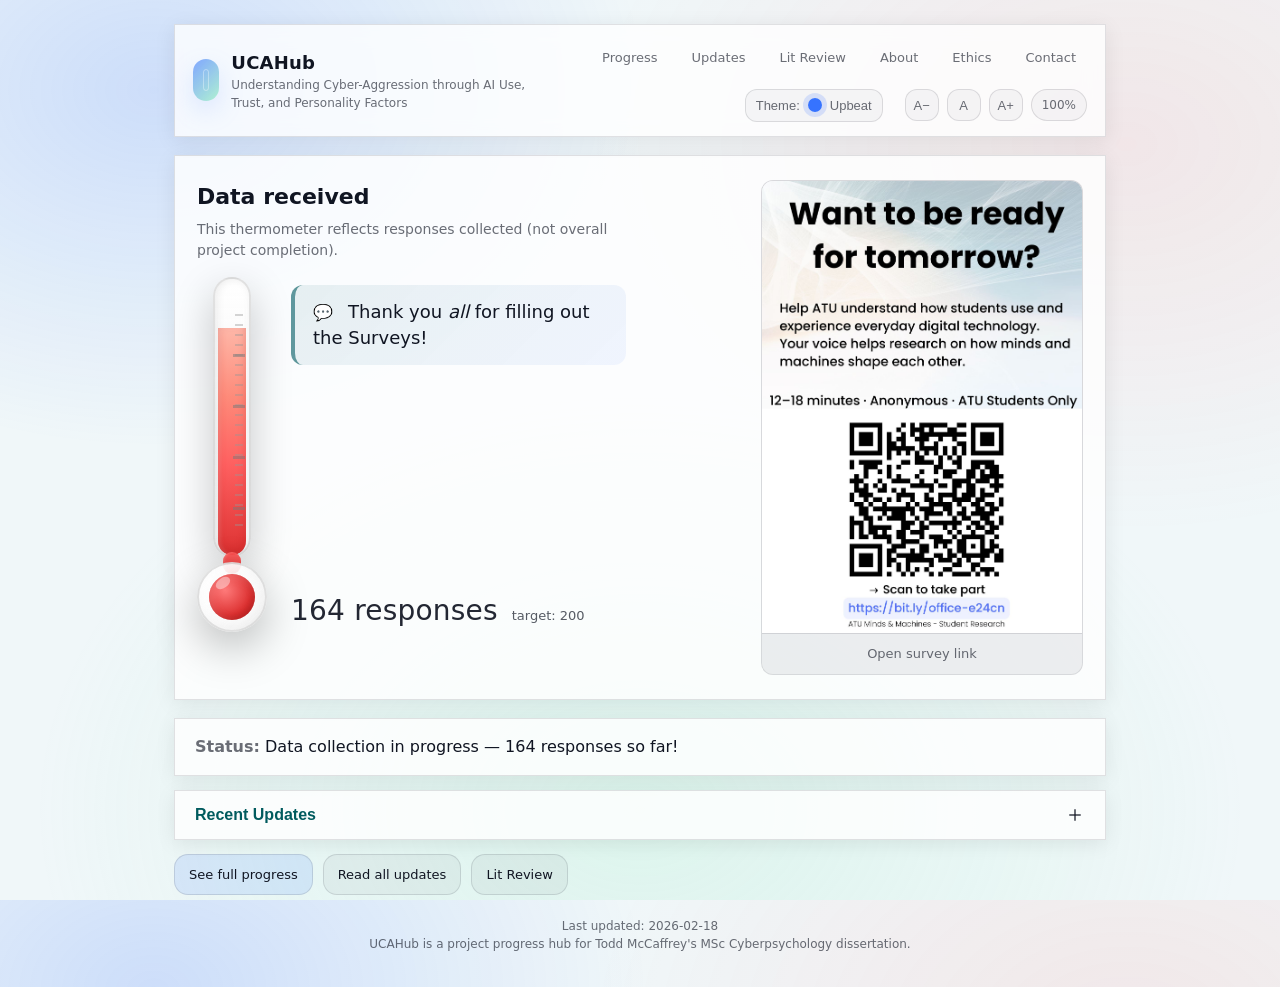
==== index.html @ e4859278 "feat: add litreview.html with Chapter 2 mind map and theory sections; add Lit Review nav link to all" ====
<!doctype html>
<html lang="en">
<head>
  <meta charset="utf-8">
  <meta name="viewport" content="width=device-width, initial-scale=1">
  <meta name="description" content="UCAHub: a study hub for Understanding Cyber-Aggression through AI Use, Trust, and Personality Factors.">
  <link rel="stylesheet" href="/assets/style.css">
  <script src="/assets/app.js" defer></script>
</head>
<body>
  <div id="preliveOverlay" aria-hidden="true"></div>

  <div class="container dim-wrap">
    <header class="header">
      <a class="brand" href="/">
        <div class="logo" aria-hidden="true"></div>
        <div>
          <h1 data-site-name>UCAHub</h1>
          <p data-tagline>Understanding Cyber-Aggression through AI Use, Trust, and Personality Factors</p>
        </div>
      </a>
      <nav class="nav" aria-label="Primary">
        <a href="/progress.html">Progress</a>
        <a href="/updates.html">Updates</a>
        <a href="/litreview.html">Lit Review</a>
        <a href="/about.html">About</a>
        <a href="/ethics.html">Ethics</a>
        <a href="/contact.html">Contact</a>
      
        <button class="theme-toggle" id="themeToggle" type="button" aria-label="Theme toggle">
	 Theme:
          <span class="theme-icon" aria-hidden="true"></span>
          <span data-theme-label>Dark</span>
        </button>
      
        <span class="font-controls" aria-label="Text size controls">
          <button class="fc-btn" id="fontDec" type="button" title="Smaller text">A−</button>
          <button class="fc-btn" id="fontReset" type="button" title="Reset text size">A</button>
          <button class="fc-btn" id="fontInc" type="button" title="Larger text">A+</button>
          <span class="fc-label" id="fontLabel">100%</span>
        </span>
      </nav>
    </header>

    <section class="top-metric" aria-label="Data received and participation link">
      <div class="top-metric-inner">
        <div class="top-metric-left">
          <h2 class="top-metric-title"><span data-metric-name>Data received</span></h2>
          <p class="top-metric-note" data-metric-note>This thermometer reflects responses collected (not overall project completion).</p>
          
          <div class="thermo-wrap top-thermo">
            <div class="thermo" data-kind="metric" aria-label="Thermometer showing data received">
              <div class="tube" aria-hidden="true">
                <div class="fill" aria-hidden="true"></div>
              </div>
              <div class="stem" aria-hidden="true"></div>
              <div class="bulb" aria-hidden="true"></div>
            </div>

            <div class="metric-box">
              <div class="daily-message" id="dailyMessage">
                <span class="daily-message-text" data-daily-message>Loading…</span>
              </div>
              
              <div class="metric-line">
                <div class="big"><span data-metric-current>0</span> <span data-metric-unit>responses</span></div>
                <div class="muted">target: <span data-metric-target>500</span></div>
              </div>
            </div>
          </div>
        </div>

        <div class="top-metric-right">
          <a class="poster-link" href="https://bit.ly/office-e24cn" target="_blank" rel="noopener" aria-label="Open survey link (bit.ly/office-e24cn)">
            <img class="poster-img" src="/assets/ready-for-tomorrow.jpg" alt="Poster: Want to be ready for tomorrow? Scan to take part.">
            <div class="poster-cta">Open survey link</div>
          </a>
        </div>
      </div>
    </section>

    <main>
      <section class="status-section">
        <div class="status-current">
          <strong>Status:</strong> <span id="statusText">Loading…</span>
        </div>
      </section>

      <section class="updates-section collapsed" id="updatesSection">
        <button class="updates-toggle" id="updatesToggle" type="button" aria-expanded="false" aria-controls="updatesContent">
          <span class="updates-toggle-text">Recent Updates</span>
          <span class="updates-toggle-icon" aria-hidden="true"></span>
        </button>
        <div class="updates-content" id="updatesContent">
          <ul class="updates-list" id="updatesList">
            <!-- Populated by JS from site.json -->
          </ul>
          <p class="updates-empty" id="updatesEmpty" style="display:none;">No updates yet.</p>
        </div>
      </section>

      <section class="actions-section">
        <a class="btn" href="/progress.html">See full progress</a>
        <a class="btn secondary" href="/updates.html">Read all updates</a>
        <a class="btn secondary" href="/litreview.html">Lit Review</a>
      </section>
    </main>

    <footer class="footer">
      <span id="lastUpdated"></span>
      <div>UCAHub is a project progress hub for Todd McCaffrey's MSc Cyberpsychology dissertation.</div>
    </footer>
  </div>
</body>
</html>
---- assets/style.css ----
:root{
  /* ATU-derived harmony palette */
  --atu-teal: #005B5E;
  --atu-navy: #001A79;
  --atu-orange: #FF791E;
  --atu-sky: #7BB9CB;
  --atu-mist: #F0F7F9;
  --atu-mint: #ACE6BD;
  --atu-purple: #4D0857;

  /* Dark theme defaults */
  --bg: #0d0f14;
  --text: #e9eef7;
  --muted: rgba(233,238,247,.62);
  --accent: rgba(122,162,255,.95);
  --card: rgba(17,19,26,.72);
  --line: rgba(255,255,255,.12);
  --shadow: 0 8px 32px rgba(0,0,0,.35);
  --strong: rgba(233,238,247,.92);
  --strong-muted: rgba(233,238,247,.72);
  --btn-bg: rgba(122,162,255,.14);
  --btn-hover: rgba(122,162,255,.22);
  --btn-secondary: rgba(255,255,255,.05);
  --btn-secondary-hover: rgba(255,255,255,.08);
  --control-bg: rgba(255,255,255,.04);
  --control-border: rgba(255,255,255,.14);
  --control-hover-bg: rgba(255,255,255,.06);
  --control-hover-border: rgba(255,255,255,.18);
}

*{box-sizing:border-box}
html,body{height:100%}
body{
  margin:0;
  font-family: ui-sans-serif, system-ui, -apple-system, Segoe UI, Roboto, Helvetica, Arial, "Apple Color Emoji","Segoe UI Emoji";
  background: radial-gradient(1200px 800px at 15% 10%, rgba(122,162,255,.18), transparent 55%),
              radial-gradient(1000px 700px at 85% 15%, rgba(151,237,195,.10), transparent 60%),
              var(--bg);
  color:var(--text);
  line-height:1.5;
}

a{color:inherit}
.container{max-width:980px; margin:0 auto; padding:24px}
.header{
  display:flex; align-items:center; justify-content:space-between;
  gap:18px; padding:14px 18px; border:1px solid var(--line);
  border-radius:var(--radius); background:var(--card); backdrop-filter: blur(10px);
  box-shadow: var(--shadow);
}
.brand{display:flex; gap:12px; align-items:center; text-decoration:none}
.logo{
  width:42px; height:42px; border-radius:14px;
  background: linear-gradient(135deg, rgba(122,162,255,.95), rgba(151,237,195,.75));
  box-shadow: 0 10px 25px rgba(122,162,255,.22);
  position:relative;
}
.logo:after{
  content:""; position:absolute; inset:10px; border-radius:10px;
  border:1px solid rgba(255,255,255,.35);
}
.brand h1{margin:0; font-size:18px; letter-spacing:.2px}
.brand p{margin:0; color:var(--muted); font-size:12px}
.nav{display:flex; gap:12px; flex-wrap:wrap; justify-content:flex-end}
.nav a{
  text-decoration:none; font-size:13px; color:var(--muted);
  padding:8px 10px; border-radius:12px; border:1px solid transparent;
}
.nav a:hover{color:var(--text); border-color:var(--control-hover-border); background:var(--control-bg)}

.hero{
  margin-top:18px;
  padding:28px 22px;
  border-radius:var(--radius);
  border:1px solid var(--line);
  background:var(--card);
  box-shadow: var(--shadow);
}
.kicker{display:inline-flex; gap:10px; align-items:center; color:var(--muted); font-size:13px}
.pill{
  display:inline-flex; align-items:center; gap:8px;
  padding:6px 10px; border-radius:999px; border:1px solid var(--control-border);
  background:var(--control-bg);
}
.dot{width:8px; height:8px; border-radius:50%; background:rgba(151,237,195,.95); box-shadow:0 0 0 6px rgba(151,237,195,.12)}

.hero h2{margin:12px 0 8px; font-size:34px; line-height:1.15}
.hero p{margin:0; color:var(--muted); max-width:72ch}

.grid{
  display:grid;
  grid-template-columns: repeat(12, 1fr);
  gap:14px;
  margin-top:14px;
}
.card{
  grid-column: span 6;
  padding:16px 16px;
  border-radius:var(--radius);
  border:1px solid var(--line);
  background:var(--card);
  box-shadow: var(--shadow);
  min-height:120px;
}
.card h3{margin:0 0 6px; font-size:16px}
.card p{margin:0; color:var(--muted); font-size:13px}
.card .meta{margin-top:10px; font-size:12px; color:rgba(233,238,247,.75)}
@media (max-width:860px){
  .card{grid-column: span 12}
  .hero h2{font-size:28px}
}

.btnrow{display:flex; gap:10px; flex-wrap:wrap; margin-top:14px}
.btn{
  display:inline-flex; align-items:center; justify-content:center; gap:10px;
  text-decoration:none;
  padding:10px 14px;
  border-radius:14px;
  border:1px solid var(--control-border);
  background:var(--btn-bg);
  color:var(--text);
  font-size:13px;
}
.btn:hover{background:var(--btn-hover)}
.btn.secondary{background:var(--btn-secondary)}
.btn.secondary:hover{background:var(--btn-secondary-hover)}
.btn.ghost{background:transparent}
.btn.ghost:hover{background:var(--control-bg)}
.btn[aria-disabled="true"]{
  opacity:.38;
  filter: grayscale(1);
  cursor:not-allowed;
  pointer-events:none;
}

.footer{
  margin:22px 0 10px;
  color:var(--muted);
  font-size:12px;
  text-align:center;
}

.notice{
  margin-top:12px;
  padding:10px 12px;
  border-radius:14px;
  border:1px solid var(--control-border);
  background:var(--control-bg);
  color:var(--muted);
  font-size:13px;
}
.notice strong{color:var(--text)}

.content{
  margin-top:14px;
  padding:18px 18px;
  border-radius:var(--radius);
  border:1px solid var(--line);
  background:var(--card);
  box-shadow: var(--shadow);
}
.content h2{margin:6px 0 10px; font-size:22px}
.content h3{margin:18px 0 8px; font-size:16px}
.content p, .content li{color:var(--muted)}
.content a{color:var(--accent)}
.content code{background:var(--control-bg); padding:2px 6px; border-radius:8px; border:1px solid var(--control-border)}

.progress{
  list-style:none; padding:0; margin:12px 0 0;
  display:grid; grid-template-columns: repeat(12, 1fr); gap:10px;
}
.progress li{
  grid-column: span 6;
  border:1px solid var(--control-border);
  background:var(--control-bg);
  border-radius:16px;
  padding:12px 12px;
}
.progress .stage{display:flex; align-items:center; justify-content:space-between; gap:10px}
.badge{
  font-size:11px; padding:5px 8px; border-radius:999px;
  border:1px solid var(--control-border);
  background:var(--control-bg);
  color:var(--muted);
  white-space:nowrap;
}
.badge.done{background:rgba(151,237,195,.10); border-color:rgba(151,237,195,.26)}
.badge.now{background:rgba(255,80,80,.10); border-color:rgba(255,80,80,.35)}
.badge.next{background:rgba(255,226,123,.10); border-color:rgba(255,226,123,.26)}
@media (max-width:860px){
  .progress li{grid-column: span 12}
}

/* "Dark until live" overlay */
.prelive #preliveOverlay{
  display:block;
}
#preliveOverlay{
  display:none;
  position:fixed;
  inset:0;
  background:rgba(0,0,0,.35);
  z-index:999;
  pointer-events:none;
}
.prelive .dim-wrap{
  filter: grayscale(.55) brightness(.88);
}
.prelive .pill .dot{background:rgba(255,226,123,.95); box-shadow:0 0 0 6px rgba(255,226,123,.12)}


/* Thermometer (metric) */
.thermo{
  --fill: 0%;
  width:86px;
  position:relative;
  padding-bottom:92px;
}
.thermo .tube{
  width:46px;
  height:360px;
  margin:0 auto;
  border-radius:999px;
  border:2px solid rgba(180,180,180,.4);
  background: linear-gradient(to bottom, 
    rgba(255,255,255,.95) 0%, 
    rgba(245,245,245,.9) 50%,
    rgba(240,240,240,.85) 100%);
  overflow:hidden;
  box-shadow: 
    inset 2px 0 8px rgba(0,0,0,.08),
    inset -2px 0 8px rgba(255,255,255,.5),
    0 14px 40px rgba(0,0,0,.22);
  position:relative;
}

/* Tick marks on the tube */
.thermo .tube::before{
  content:"";
  position:absolute;
  top:10%;
  bottom:10%;
  right:6px;
  width:8px;
  background-image: repeating-linear-gradient(
    to bottom,
    transparent 0px,
    transparent 8px,
    rgba(150,150,150,.4) 8px,
    rgba(150,150,150,.4) 10px
  );
  z-index:1;
}

/* Major tick marks */
.thermo .tube::after{
  content:"";
  position:absolute;
  top:10%;
  bottom:10%;
  right:4px;
  width:12px;
  background-image: repeating-linear-gradient(
    to bottom,
    transparent 0px,
    transparent 48px,
    rgba(120,120,120,.5) 48px,
    rgba(120,120,120,.5) 51px
  );
  z-index:1;
}

.thermo .fill{
  position:absolute;
  left:3px;
  right:3px;
  bottom:0;
  height: var(--fill);
  background: linear-gradient(to top,
    rgba(220,40,40,.95) 0%,
    rgba(255,80,80,.9) 40%,
    rgba(255,120,100,.85) 70%,
    rgba(255,160,140,.75) 100%);
  border-radius:0 0 999px 999px;
  box-shadow: 
    inset 0 -4px 8px rgba(180,20,20,.3),
    inset 2px 0 4px rgba(255,255,255,.2);
  transition: height 0.5s ease-out;
}

.thermo .bulb{
  position:absolute;
  left:50%;
  transform:translateX(-50%);
  bottom:0;
  width:86px;
  height:86px;
  border-radius:50%;
  border:2px solid rgba(180,180,180,.4);
  background: linear-gradient(135deg,
    rgba(255,255,255,.9) 0%,
    rgba(245,245,245,.85) 100%);
  box-shadow: 
    inset 3px 3px 10px rgba(255,255,255,.6),
    inset -2px -2px 8px rgba(0,0,0,.05),
    0 16px 44px rgba(0,0,0,.25);
}
.thermo .bulb:before{
  content:"";
  position:absolute;
  inset:12px;
  border-radius:50%;
  background: radial-gradient(circle at 35% 35%,
    rgba(255,100,100,.85) 0%,
    rgba(220,40,40,.95) 60%,
    rgba(180,20,20,.98) 100%);
  box-shadow: 
    inset 3px 3px 8px rgba(255,150,150,.4),
    inset -2px -2px 6px rgba(120,0,0,.3);
}

/* Glass highlight on bulb */
.thermo .bulb:after{
  content:"";
  position:absolute;
  top:16px;
  left:20px;
  width:20px;
  height:12px;
  border-radius:50%;
  background: rgba(255,255,255,.4);
  transform: rotate(-35deg);
}

.thermo .stem{
  position:absolute;
  left:50%;
  transform:translateX(-50%);
  bottom:70px;
  width:22px;
  height:28px;
  border-radius:999px;
  background: linear-gradient(to top,
    rgba(220,40,40,.95) 0%,
    rgba(255,80,80,.9) 100%);
  box-shadow: inset 1px 0 3px rgba(255,255,255,.2);
}
.metric-line{
  display:flex;
  flex-wrap:wrap;
  gap:10px 14px;
  align-items:baseline;
  margin-top:10px;
}
.metric-line .big{
  font-size:28px;
  letter-spacing:.2px;
  color: var(--strong);
}
.metric-line .muted{
  color: var(--strong-muted);
  font-size:13px;
}
@media (max-width:520px){
  .thermo{width:70px; padding-bottom:75px}
  .thermo .bulb{width:70px; height:70px}
  .thermo .tube{height:260px; width:36px}
  .thermo .stem{bottom:58px; width:16px; height:20px}
}


/* Theme toggle button */
.theme-toggle{
  display:inline-flex;
  align-items:center;
  gap:8px;
  padding:8px 10px;
  border-radius:12px;
  border:1px solid var(--control-border);
  background:var(--control-bg);
  color:var(--muted);
  font-size:13px;
  cursor:pointer;
}
.theme-toggle:hover{
  color:var(--text);
  border-color:var(--control-hover-border);
  background:var(--control-hover-bg);
}
.theme-toggle:focus{
  outline:2px solid rgba(122,162,255,.55);
  outline-offset:2px;
}
.theme-icon{
  width:14px;height:14px;border-radius:50%;
  background: rgba(30,30,40,.85);
  box-shadow: 0 0 0 2px rgba(255,255,255,.25), 0 0 0 5px rgba(30,30,40,.15);
}

/* Bright theme: blue sun-like icon */
body.theme-bright .theme-icon{
  background: rgba(43,108,255,.95);
  box-shadow: 0 0 0 5px rgba(43,108,255,.16);
}

/* Paper theme: neutral gray icon */
body.theme-paper .theme-icon{
  background: rgba(0,0,0,.55);
  box-shadow: 0 0 0 5px rgba(0,0,0,.10);
}


/* ==================== THEME: BRIGHT (Upbeat) ==================== */
body.theme-bright{
  --bg: var(--atu-mist);
  --text: #101522;
  --muted: rgba(16,21,34,.62);
  --accent: var(--atu-teal);
  --card: rgba(255,255,255,.82);
  --line: rgba(16,21,34,.12);
  --shadow: 0 4px 20px rgba(0,0,0,.08);
  --strong: rgba(16,21,34,.92);
  --strong-muted: rgba(16,21,34,.70);
  --btn-bg: rgba(43,108,255,.12);
  --btn-hover: rgba(43,108,255,.18);
  --btn-secondary: rgba(16,21,34,.04);
  --btn-secondary-hover: rgba(16,21,34,.06);
  --control-bg: rgba(16,21,34,.03);
  --control-border: rgba(16,21,34,.12);
  --control-hover-bg: rgba(16,21,34,.05);
  --control-hover-border: rgba(16,21,34,.18);
}

body.theme-bright{
  background:
    radial-gradient(900px 650px at 12% 10%, rgba(43,108,255,.18), transparent 55%),
    radial-gradient(900px 650px at 88% 16%, rgba(255,80,80,.10), transparent 60%),
    radial-gradient(1100px 800px at 50% 90%, rgba(151,237,195,.22), transparent 55%),
    var(--bg);
}
body.theme-bright .header{
  background:rgba(255,255,255,.78);
  backdrop-filter: blur(10px);
}
body.theme-bright .hero{
  background:rgba(255,255,255,.74);
}
body.theme-bright .card,
body.theme-bright .content{
  background:rgba(255,255,255,.78);
}
body.theme-bright.prelive .dim-wrap{
  filter: grayscale(.35) brightness(.96);
}
body.theme-bright .badge.now{
  background: rgba(255, 121, 30, .14);
  border-color: rgba(255, 121, 30, .28);
  color: rgba(16,21,34,.86);
}
body.theme-bright .badge.done{
  background: rgba(0, 91, 94, .12);
  border-color: rgba(0, 91, 94, .24);
  color: rgba(16,21,34,.86);
}
body.theme-bright .badge{
  color: rgba(16,21,34,.78);
  background: rgba(16,21,34,.04);
  border-color: rgba(16,21,34,.12);
}
body.theme-bright .badge.next{
  background: rgba(176,110,0,.10);
  border-color: rgba(176,110,0,.22);
}


/* ==================== THEME: PAPER (Academic) ==================== */
body.theme-paper{
  --bg:#ffffff;
  --text:#111111;
  --muted:#444444;
  --accent:#0b57d0;
  --card:#ffffff;
  --line:rgba(0,0,0,.12);
  --shadow:none;
  --strong: rgba(16,21,34,.92);
  --strong-muted: rgba(16,21,34,.70);
  --btn-bg: rgba(11,87,208,.10);
  --btn-hover: rgba(11,87,208,.14);
  --btn-secondary: rgba(0,0,0,.03);
  --btn-secondary-hover: rgba(0,0,0,.05);
  --control-bg: rgba(0,0,0,.03);
  --control-border: rgba(0,0,0,.14);
  --control-hover-bg: rgba(0,0,0,.05);
  --control-hover-border: rgba(0,0,0,.18);
}
body.theme-paper{
  background: var(--bg);
}
body.theme-paper .header,
body.theme-paper .hero,
body.theme-paper .card,
body.theme-paper .content{
  background: var(--card);
  box-shadow:none;
}
body.theme-paper .logo{
  background: linear-gradient(135deg, rgba(11,87,208,.92), rgba(0,0,0,.10));
  box-shadow:none;
}
body.theme-paper #preliveOverlay{
  background: rgba(255,255,255,.70);
}
body.theme-paper.prelive .dim-wrap{
  filter: grayscale(.35) brightness(.92);
}
body.theme-paper .badge.now{
  background: rgba(255, 121, 30, .14);
  border-color: rgba(255, 121, 30, .28);
  color: rgba(16,21,34,.86);
}
body.theme-paper .badge.done{
  background: rgba(0, 91, 94, .12);
  border-color: rgba(0, 91, 94, .24);
  color: rgba(16,21,34,.86);
}
body.theme-paper .badge{
  color: rgba(16,21,34,.78);
  background: rgba(16,21,34,.04);
  border-color: rgba(16,21,34,.12);
}
body.theme-paper .badge.next{
  background: rgba(176,110,0,.10);
  border-color: rgba(176,110,0,.22);
}


/* Font scaling (user-adjustable) */
:root{ --font-scale: 1; }
html{ font-size: calc(16px * var(--font-scale)); }


/* Font controls */
.font-controls{
  display:inline-flex;
  align-items:center;
  gap:8px;
  margin-left:10px;
}
.fc-btn{
  display:inline-flex;
  align-items:center;
  justify-content:center;
  width:34px;
  height:32px;
  border-radius:12px;
  border:1px solid var(--control-border);
  background:var(--control-bg);
  color:var(--muted);
  font-size:0.8125rem;
  cursor:pointer;
}
.fc-btn:hover{
  color:var(--text);
  border-color:var(--control-hover-border);
  background:var(--control-hover-bg);
}
.fc-label{
  font-size:0.75rem;
  color: var(--muted);
  border:1px solid var(--control-border);
  background:var(--control-bg);
  padding:6px 10px;
  border-radius:999px;
}


/* Typography overrides (rem-based so font scale works) */
.brand h1{ font-size: 1.125rem; }
.brand p{ font-size: 0.75rem; }
.nav a{ font-size: 0.8125rem; }
.hero h2{ font-size: 2.0rem; }
.card h3{ font-size: 1rem; }
.card p{ font-size: 0.8125rem; }
.notice{ font-size: 0.875rem; }
.content h2{ font-size: 1.375rem; }
.content h3{ font-size: 1rem; }
.metric-line .big{ font-size: 1.75rem; }


/* ==================== THERMO-WRAP (general side-by-side thermometer layout) ==================== */
.thermo-wrap{
  display:flex;
  gap:24px;
  align-items:flex-start;
  margin-top:14px;
}

.thermo-wrap .metric-box{
  flex:1;
  min-width:200px;
  padding-top:8px;
  display:flex;
  flex-direction:column;
  justify-content:space-between;
  min-height:100%;
}

.thermo-wrap .metric-box h3{
  margin:0 0 6px;
  font-size:1.125rem;
}

.thermo-wrap .metric-box p{
  margin:0 0 10px;
  color:var(--muted);
  font-size:0.875rem;
}

.thermo-wrap .metric-box .metric-line{
  margin-top:auto;
  padding-top:16px;
}

@media (max-width:600px){
  .thermo-wrap{
    flex-direction:column;
    align-items:center;
  }
  .thermo-wrap .metric-box{
    text-align:center;
  }
  .thermo-wrap .metric-line{
    justify-content:center;
  }
}


/* ==================== THERMO-POSTER-WRAP (thermometer + poster side-by-side for progress page) ==================== */
.thermo-poster-wrap{
  display:grid !important;
  grid-template-columns: 1fr 320px;
  gap:28px;
  align-items:start;
  margin:20px 0;
}

.thermo-poster-wrap > .thermo-wrap{
  margin-top:0;
  flex:1;
}

.thermo-poster-wrap > .poster-wrap{
  display:flex;
  justify-content:flex-end;
  align-items:flex-start;
}

.thermo-poster-wrap .poster-link{
  display:block;
  text-decoration:none;
  border-radius:12px;
  overflow:hidden;
  border:1px solid var(--line);
  background:var(--control-bg);
  transition: transform .15s ease, box-shadow .15s ease;
}
.thermo-poster-wrap .poster-link:hover{
  transform:translateY(-2px);
  box-shadow: 0 8px 24px rgba(0,0,0,.18);
}

.thermo-poster-wrap .poster-img{
  display:block;
  max-width:280px;
  width:100%;
  height:auto;
  object-fit:contain;
}

.thermo-poster-wrap .poster-cta{
  padding:10px 14px;
  text-align:center;
  font-size:0.8125rem;
  color:var(--muted);
  border-top:1px solid var(--line);
  background:var(--control-bg);
}
.thermo-poster-wrap .poster-link:hover .poster-cta{
  color:var(--text);
}

@media (max-width:860px){
  .thermo-poster-wrap{
    grid-template-columns: 1fr !important;
    gap:20px;
  }
  .thermo-poster-wrap > .poster-wrap{
    justify-content:center;
  }
  .thermo-poster-wrap .poster-img{
    max-width:240px;
  }
}

@media (max-width:520px){
  .thermo-poster-wrap .poster-img{
    max-width:100%;
  }
}


/* ==================== TOP METRIC SECTION (thermometer + poster side-by-side) ==================== */
.top-metric{
  margin-top:18px;
  padding:24px 22px;
  border-radius:var(--radius);
  border:1px solid var(--line);
  background:var(--card);
  box-shadow: var(--shadow);
}

.top-metric-inner{
  display:grid;
  grid-template-columns: 1fr 1fr;
  gap:28px;
  align-items:start;
}

.top-metric-left{
  display:flex;
  flex-direction:column;
}

.top-metric-title{
  margin:0 0 6px;
  font-size:1.375rem;
}

.top-metric-note{
  margin:0 0 8px;
  color:var(--muted);
  font-size:0.875rem;
}

.top-metric-actions{
  display:flex;
  gap:10px;
  flex-wrap:wrap;
  margin-top:16px;
}

.top-metric-right{
  display:flex;
  justify-content:flex-end;
  align-items:flex-start;
}

.poster-link{
  display:block;
  text-decoration:none;
  border-radius:12px;
  overflow:hidden;
  border:1px solid var(--line);
  background:var(--control-bg);
  transition: transform .15s ease, box-shadow .15s ease;
}
.poster-link:hover{
  transform:translateY(-2px);
  box-shadow: 0 8px 24px rgba(0,0,0,.18);
}

.poster-img{
  display:block;
  max-width:320px;
  width:100%;
  height:auto;
  object-fit:contain;
}

.poster-cta{
  padding:10px 14px;
  text-align:center;
  font-size:0.8125rem;
  color:var(--muted);
  border-top:1px solid var(--line);
  background:var(--control-bg);
}
.poster-link:hover .poster-cta{
  color:var(--text);
}

/* Responsive: stack on smaller screens */
@media (max-width:760px){
  .top-metric-inner{
    grid-template-columns: 1fr;
    gap:20px;
  }
  .top-metric-right{
    justify-content:center;
  }
  .poster-img{
    max-width:280px;
  }
}

@media (max-width:520px){
  .top-metric-inner{
    grid-template-columns: 1fr;
  }
  .poster-img{
    max-width:100%;
  }
}

/* Thermometer inside top-metric: smaller version */
.top-thermo{
  margin-top:8px;
  align-items:stretch;
}
.top-thermo .thermo{
  width:70px;
  padding-bottom:75px;
}
.top-thermo .thermo .tube{
  width:38px;
  height:280px;
}
.top-thermo .thermo .bulb{
  width:70px;
  height:70px;
}
.top-thermo .thermo .bulb:before{
  inset:10px;
}
.top-thermo .thermo .bulb:after{
  top:14px;
  left:16px;
  width:16px;
  height:10px;
}
.top-thermo .thermo .stem{
  bottom:58px;
  width:18px;
  height:22px;
}


/* ==================== DAILY MESSAGE ==================== */
.daily-message{
  margin-bottom:auto;
  padding:14px 18px;
  border-radius:12px;
  background: linear-gradient(135deg, rgba(151,237,195,.15), rgba(122,162,255,.10));
  border-left:4px solid rgba(151,237,195,.8);
  position:relative;
}

.daily-message::before{
  content:"💬";
  margin-right:10px;
}

.daily-message-text{
  font-size:1.125rem;
  font-weight:500;
  color:var(--text);
  line-height:1.4;
  white-space:pre-line;
}

body.theme-bright .daily-message,
body.theme-paper .daily-message{
  background: linear-gradient(135deg, rgba(0,91,94,.08), rgba(43,108,255,.06));
  border-left-color: rgba(0,91,94,.6);
}


/* ==================== STATUS SECTION ==================== */
.status-section{
  margin-top:18px;
  padding:16px 20px;
  border-radius:var(--radius);
  border:1px solid var(--line);
  background:var(--card);
  box-shadow: var(--shadow);
}

.status-current{
  font-size:1rem;
  color:var(--text);
}

.status-current strong{
  color:var(--muted);
}


/* ==================== UPDATES SECTION (Collapsible) ==================== */
.updates-section{
  margin-top:14px;
  border-radius:var(--radius);
  border:1px solid var(--line);
  background:var(--card);
  box-shadow: var(--shadow);
  overflow:hidden;
}

.updates-toggle{
  display:flex;
  align-items:center;
  justify-content:space-between;
  width:100%;
  padding:14px 20px;
  background:transparent;
  border:none;
  cursor:pointer;
  text-align:left;
}

.updates-toggle-text{
  font-size:1rem;
  font-weight:600;
  color:var(--accent);
  transition: color 0.15s ease;
}

.updates-toggle:hover .updates-toggle-text{
  color:var(--text);
}

.updates-toggle-icon{
  width:20px;
  height:20px;
  position:relative;
  transition: transform 0.2s ease;
}

.updates-toggle-icon::before,
.updates-toggle-icon::after{
  content:"";
  position:absolute;
  background:var(--muted);
  border-radius:2px;
  transition: background 0.15s ease;
}

.updates-toggle-icon::before{
  top:50%;
  left:4px;
  right:4px;
  height:2px;
  transform:translateY(-50%);
}

.updates-toggle-icon::after{
  left:50%;
  top:4px;
  bottom:4px;
  width:2px;
  transform:translateX(-50%);
}

.updates-toggle:hover .updates-toggle-icon::before,
.updates-toggle:hover .updates-toggle-icon::after{
  background:var(--text);
}

/* Expanded state */
.updates-section:not(.collapsed) .updates-toggle-icon{
  transform:rotate(45deg);
}

.updates-section:not(.collapsed) .updates-toggle-text{
  color:var(--text);
}

.updates-content{
  max-height:500px;
  padding:0 20px 18px;
  transition: max-height 0.3s ease, padding 0.3s ease, opacity 0.2s ease;
  opacity:1;
}

.updates-section.collapsed .updates-content{
  max-height:0;
  padding:0 20px;
  opacity:0;
  overflow:hidden;
}

.updates-list{
  list-style:none;
  padding:0;
  margin:0;
}

.updates-list li{
  padding:10px 0;
  border-bottom:1px solid var(--line);
  font-size:0.875rem;
  color:var(--muted);
}

.updates-list li:last-child{
  border-bottom:none;
  padding-bottom:0;
}

.updates-list .update-date{
  font-weight:600;
  color:var(--text);
  margin-right:8px;
}

.updates-empty{
  color:var(--muted);
  font-size:0.875rem;
  margin:0;
}


/* ==================== ACTIONS SECTION ==================== */
.actions-section{
  margin-top:14px;
  display:flex;
  gap:10px;
  flex-wrap:wrap;
}
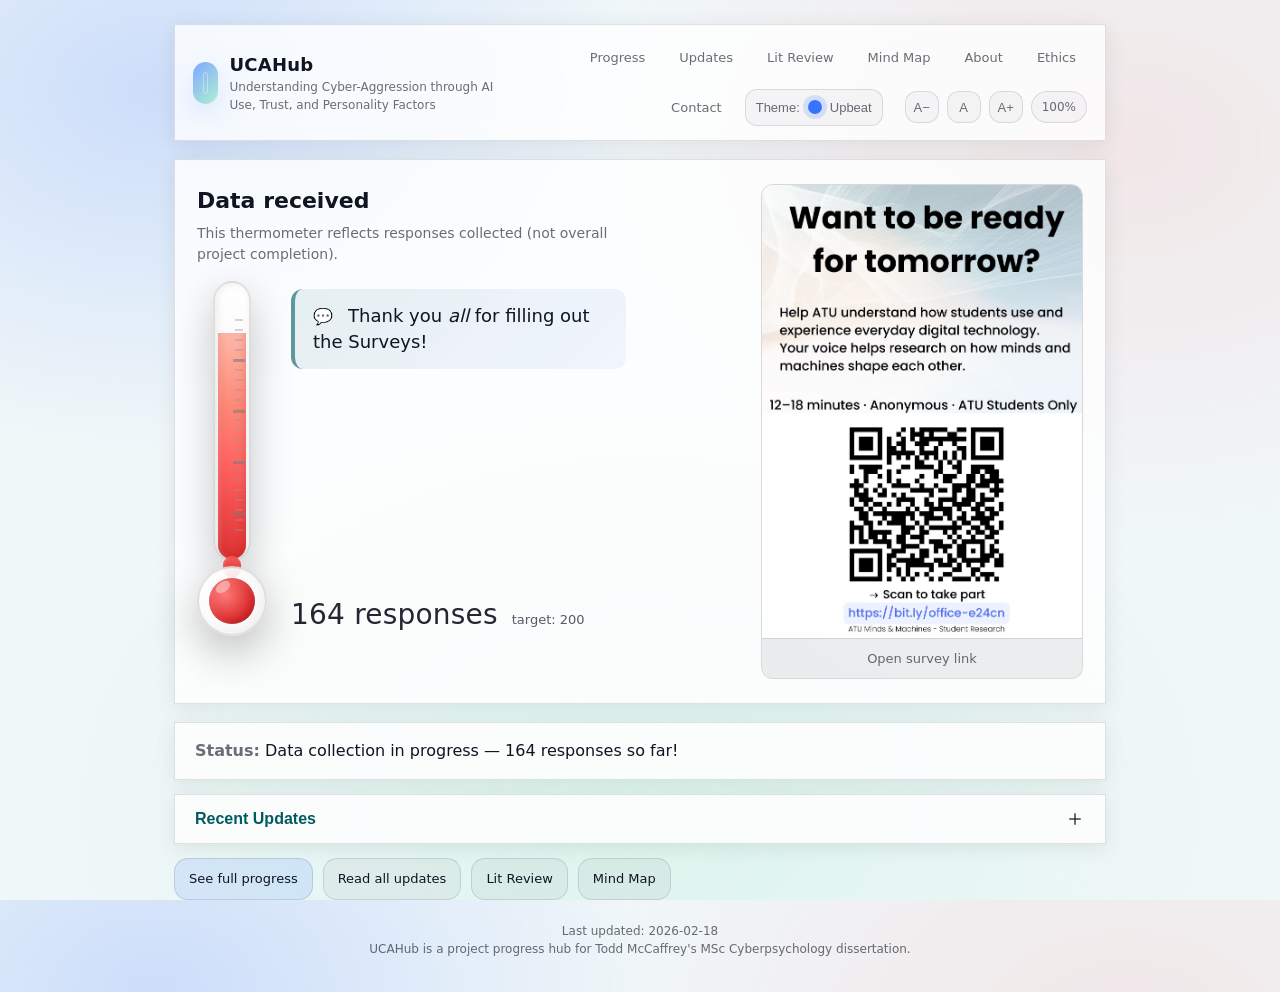
==== commit 6d13373d: "feat: add mindmap.html (D3 radial mind map); add Mind Map nav link to all pages" ====
--- a/index.html
+++ b/index.html
@@ -9,30 +9,22 @@
 </head>
 <body>
   <div id="preliveOverlay" aria-hidden="true"></div>
-
   <div class="container dim-wrap">
     <header class="header">
-      <a class="brand" href="/">
-        <div class="logo" aria-hidden="true"></div>
-        <div>
-          <h1 data-site-name>UCAHub</h1>
-          <p data-tagline>Understanding Cyber-Aggression through AI Use, Trust, and Personality Factors</p>
-        </div>
+      <a class="brand" href="/"><div class="logo" aria-hidden="true"></div>
+        <div><h1 data-site-name>UCAHub</h1><p data-tagline>Understanding Cyber-Aggression through AI Use, Trust, and Personality Factors</p></div>
       </a>
       <nav class="nav" aria-label="Primary">
         <a href="/progress.html">Progress</a>
         <a href="/updates.html">Updates</a>
         <a href="/litreview.html">Lit Review</a>
+        <a href="/mindmap.html">Mind Map</a>
         <a href="/about.html">About</a>
         <a href="/ethics.html">Ethics</a>
         <a href="/contact.html">Contact</a>
-      
         <button class="theme-toggle" id="themeToggle" type="button" aria-label="Theme toggle">
-	 Theme:
-          <span class="theme-icon" aria-hidden="true"></span>
-          <span data-theme-label>Dark</span>
+          Theme: <span class="theme-icon" aria-hidden="true"></span><span data-theme-label>Dark</span>
         </button>
-      
         <span class="font-controls" aria-label="Text size controls">
           <button class="fc-btn" id="fontDec" type="button" title="Smaller text">A−</button>
           <button class="fc-btn" id="fontReset" type="button" title="Reset text size">A</button>
@@ -47,21 +39,16 @@
         <div class="top-metric-left">
           <h2 class="top-metric-title"><span data-metric-name>Data received</span></h2>
           <p class="top-metric-note" data-metric-note>This thermometer reflects responses collected (not overall project completion).</p>
-          
           <div class="thermo-wrap top-thermo">
             <div class="thermo" data-kind="metric" aria-label="Thermometer showing data received">
-              <div class="tube" aria-hidden="true">
-                <div class="fill" aria-hidden="true"></div>
-              </div>
+              <div class="tube" aria-hidden="true"><div class="fill" aria-hidden="true"></div></div>
               <div class="stem" aria-hidden="true"></div>
               <div class="bulb" aria-hidden="true"></div>
             </div>
-
             <div class="metric-box">
               <div class="daily-message" id="dailyMessage">
                 <span class="daily-message-text" data-daily-message>Loading…</span>
               </div>
-              
               <div class="metric-line">
                 <div class="big"><span data-metric-current>0</span> <span data-metric-unit>responses</span></div>
                 <div class="muted">target: <span data-metric-target>500</span></div>
@@ -69,9 +56,8 @@
             </div>
           </div>
         </div>
-
         <div class="top-metric-right">
-          <a class="poster-link" href="https://bit.ly/office-e24cn" target="_blank" rel="noopener" aria-label="Open survey link (bit.ly/office-e24cn)">
+          <a class="poster-link" href="https://bit.ly/office-e24cn" target="_blank" rel="noopener" aria-label="Open survey link">
             <img class="poster-img" src="/assets/ready-for-tomorrow.jpg" alt="Poster: Want to be ready for tomorrow? Scan to take part.">
             <div class="poster-cta">Open survey link</div>
           </a>
@@ -81,28 +67,23 @@
 
     <main>
       <section class="status-section">
-        <div class="status-current">
-          <strong>Status:</strong> <span id="statusText">Loading…</span>
-        </div>
+        <div class="status-current"><strong>Status:</strong> <span id="statusText">Loading…</span></div>
       </section>
-
       <section class="updates-section collapsed" id="updatesSection">
         <button class="updates-toggle" id="updatesToggle" type="button" aria-expanded="false" aria-controls="updatesContent">
           <span class="updates-toggle-text">Recent Updates</span>
           <span class="updates-toggle-icon" aria-hidden="true"></span>
         </button>
         <div class="updates-content" id="updatesContent">
-          <ul class="updates-list" id="updatesList">
-            <!-- Populated by JS from site.json -->
-          </ul>
+          <ul class="updates-list" id="updatesList"></ul>
           <p class="updates-empty" id="updatesEmpty" style="display:none;">No updates yet.</p>
         </div>
       </section>
-
       <section class="actions-section">
         <a class="btn" href="/progress.html">See full progress</a>
         <a class="btn secondary" href="/updates.html">Read all updates</a>
         <a class="btn secondary" href="/litreview.html">Lit Review</a>
+        <a class="btn secondary" href="/mindmap.html">Mind Map</a>
       </section>
     </main>
 
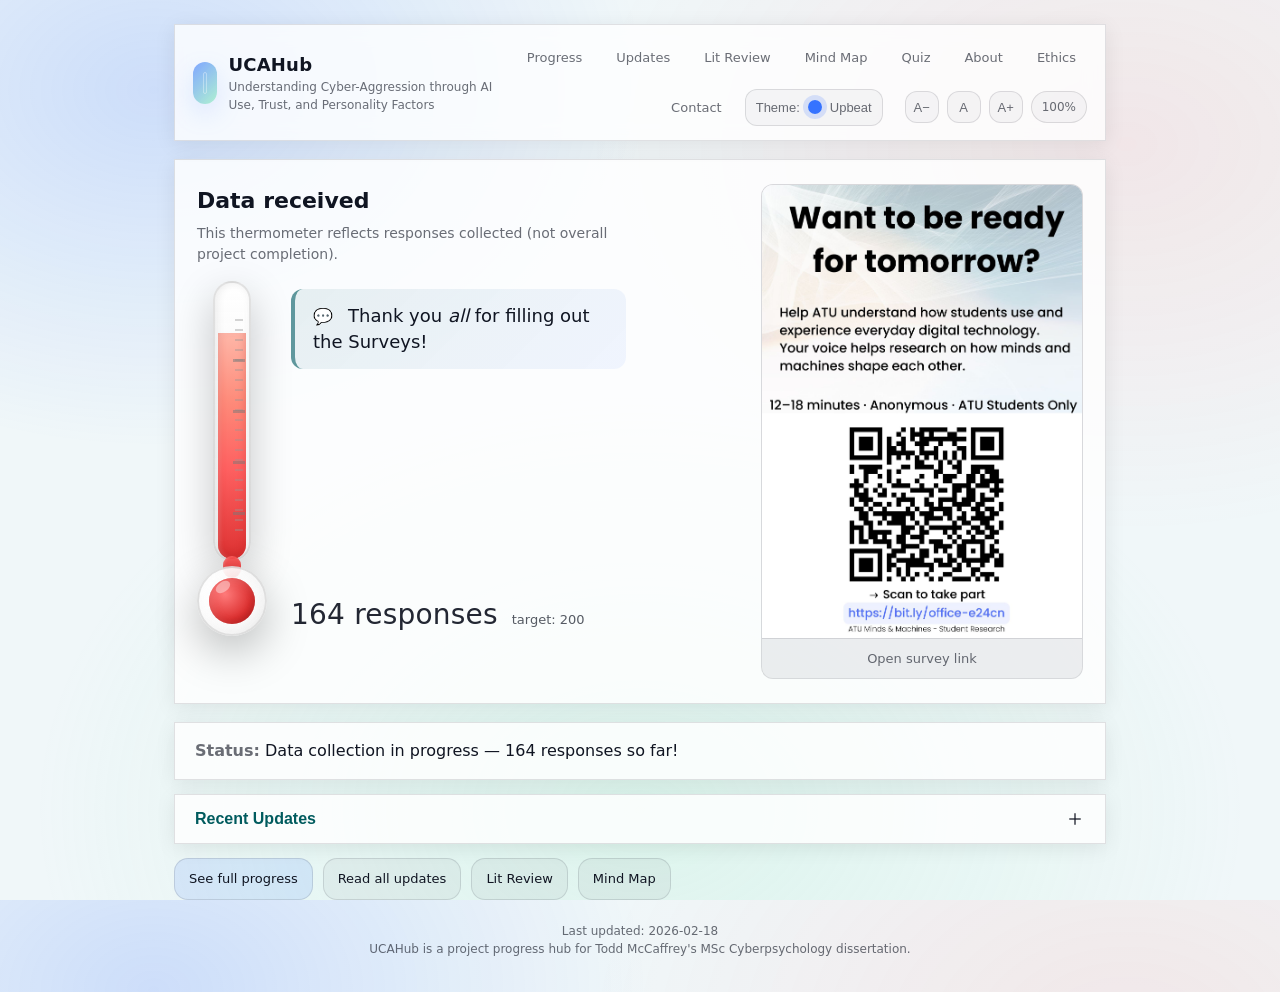
==== commit 63ef38b6: "feat: add cyberpsychology quiz system at /quiz/ 332-question bank across 7 categories (cyber-aggress" ====
--- a/index.html
+++ b/index.html
@@ -19,6 +19,7 @@
         <a href="/updates.html">Updates</a>
         <a href="/litreview.html">Lit Review</a>
         <a href="/mindmap.html">Mind Map</a>
+        <a href="/quiz/">Quiz</a>
         <a href="/about.html">About</a>
         <a href="/ethics.html">Ethics</a>
         <a href="/contact.html">Contact</a>
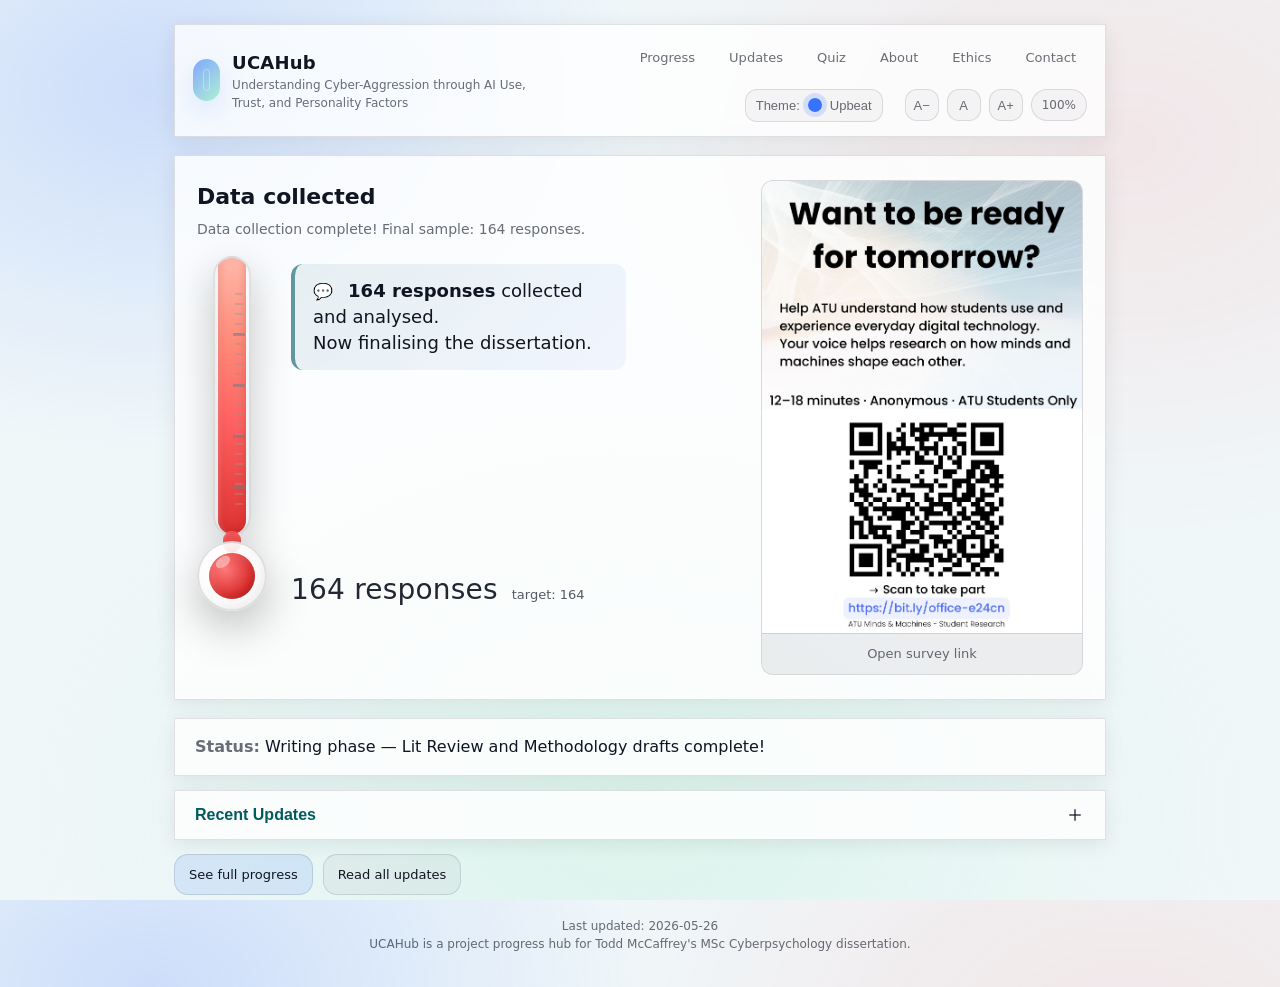
==== commit c8461d4e: "Retire litreview and mindmap pages ahead of DOI release Delete litreview.html and mindmap.html and r" ====
--- a/index.html
+++ b/index.html
@@ -17,8 +17,6 @@
       <nav class="nav" aria-label="Primary">
         <a href="/progress.html">Progress</a>
         <a href="/updates.html">Updates</a>
-        <a href="/litreview.html">Lit Review</a>
-        <a href="/mindmap.html">Mind Map</a>
         <a href="/quiz/">Quiz</a>
         <a href="/about.html">About</a>
         <a href="/ethics.html">Ethics</a>
@@ -83,8 +81,6 @@
       <section class="actions-section">
         <a class="btn" href="/progress.html">See full progress</a>
         <a class="btn secondary" href="/updates.html">Read all updates</a>
-        <a class="btn secondary" href="/litreview.html">Lit Review</a>
-        <a class="btn secondary" href="/mindmap.html">Mind Map</a>
       </section>
     </main>
 
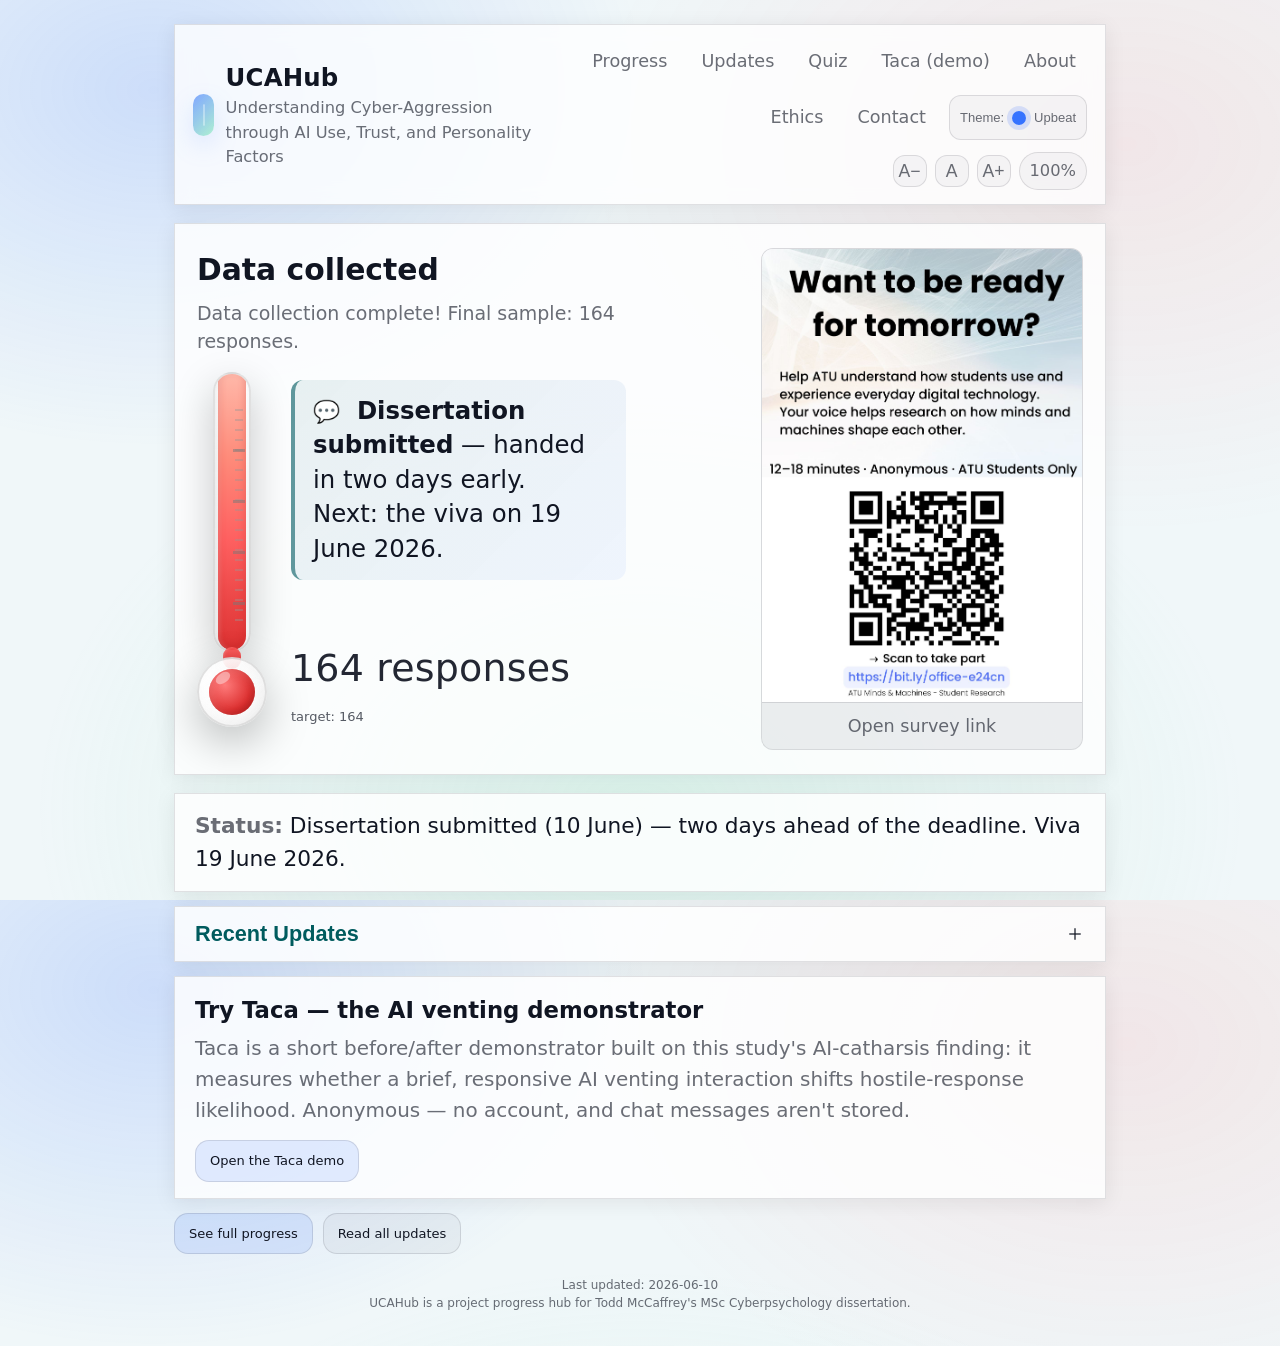
==== commit 069ba40a: "feat: link the Taca AI-venting demonstrator (taca.ucahub.ie) Add a "Taca (demo)" nav item and a home" ====
--- a/index.html
+++ b/index.html
@@ -18,6 +18,7 @@
         <a href="/progress.html">Progress</a>
         <a href="/updates.html">Updates</a>
         <a href="/quiz/">Quiz</a>
+        <a href="https://taca.ucahub.ie">Taca (demo)</a>
         <a href="/about.html">About</a>
         <a href="/ethics.html">Ethics</a>
         <a href="/contact.html">Contact</a>
@@ -78,6 +79,15 @@
           <p class="updates-empty" id="updatesEmpty" style="display:none;">No updates yet.</p>
         </div>
       </section>
+      <section class="demo-section">
+        <h2 class="demo-title">Try Taca — the AI venting demonstrator</h2>
+        <p class="demo-note">
+          Taca is a short before/after demonstrator built on this study's AI-catharsis
+          finding: it measures whether a brief, responsive AI venting interaction shifts
+          hostile-response likelihood. Anonymous — no account, and chat messages aren't stored.
+        </p>
+        <a class="btn" href="https://taca.ucahub.ie">Open the Taca demo</a>
+      </section>
       <section class="actions-section">
         <a class="btn" href="/progress.html">See full progress</a>
         <a class="btn secondary" href="/updates.html">Read all updates</a>
--- a/assets/style.css
+++ b/assets/style.css
@@ -536,7 +536,9 @@
 
 /* Font scaling (user-adjustable) */
 :root{ --font-scale: 1; }
-html{ font-size: calc(16px * var(--font-scale)); }
+/* Fluid base font: grows with viewport width (18px on phones up to 28px on
+   wide displays), still multiplied by the user-adjustable --font-scale. */
+html{ font-size: calc(clamp(18px, 0.6vw + 14px, 28px) * var(--font-scale)); }
 
 
 /* Font controls */
@@ -1026,3 +1028,26 @@
   gap:10px;
   flex-wrap:wrap;
 }
+
+/* ==================== TACA DEMO SECTION ==================== */
+.demo-section{
+  margin-top:14px;
+  padding:16px 20px;
+  border-radius:var(--radius);
+  border:1px solid var(--line);
+  background:var(--card);
+  box-shadow: var(--shadow);
+}
+
+.demo-title{
+  margin:0 0 6px;
+  font-size:1.05rem;
+  color:var(--text);
+}
+
+.demo-note{
+  margin:0 0 14px;
+  font-size:.92rem;
+  line-height:1.55;
+  color:var(--muted);
+}
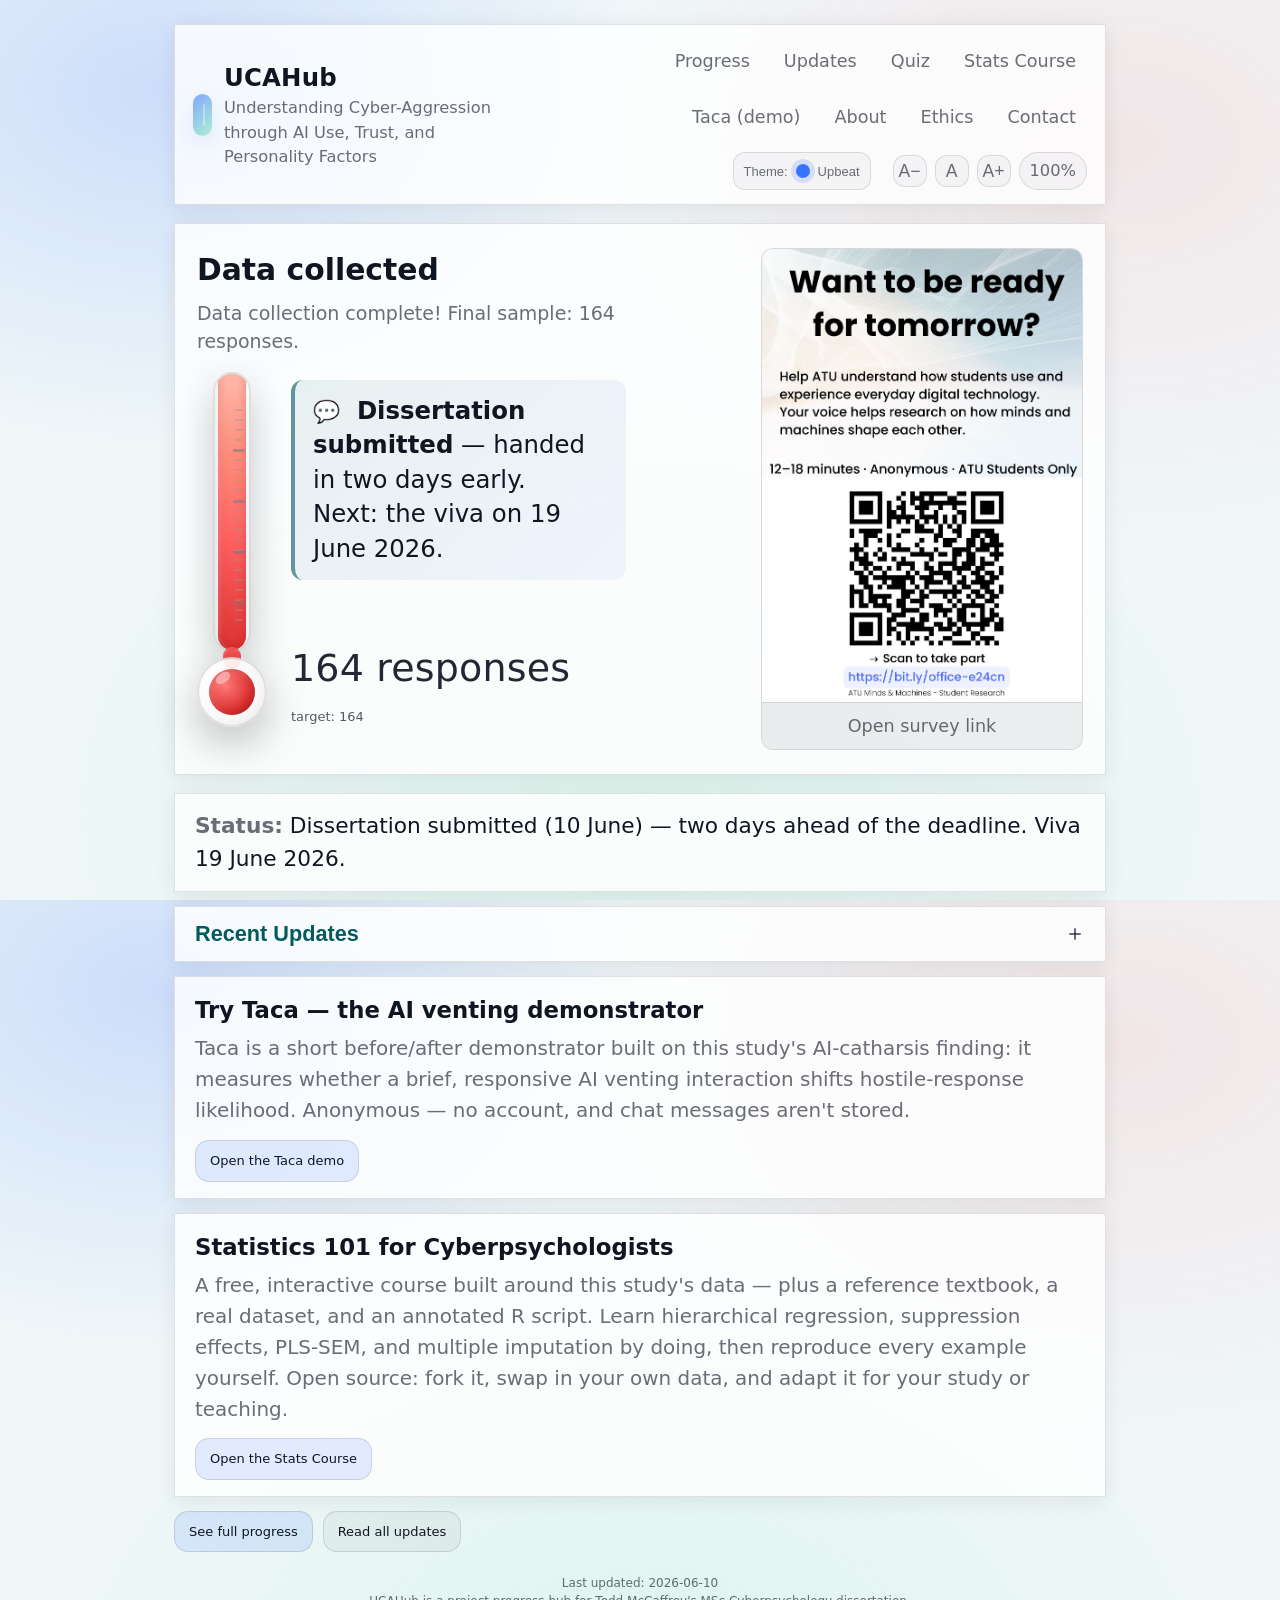
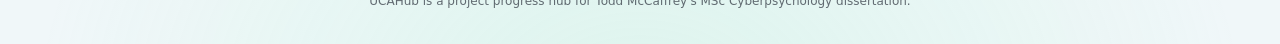
==== commit 00345a7d: "Add Stats Course link site-wide + home page feature section Surface stats.ucahub.ie (Statistics 101 " ====
--- a/index.html
+++ b/index.html
@@ -18,6 +18,7 @@
         <a href="/progress.html">Progress</a>
         <a href="/updates.html">Updates</a>
         <a href="/quiz/">Quiz</a>
+        <a href="https://stats.ucahub.ie">Stats Course</a>
         <a href="https://taca.ucahub.ie">Taca (demo)</a>
         <a href="/about.html">About</a>
         <a href="/ethics.html">Ethics</a>
@@ -88,6 +89,17 @@
         </p>
         <a class="btn" href="https://taca.ucahub.ie">Open the Taca demo</a>
       </section>
+      <section class="demo-section">
+        <h2 class="demo-title">Statistics 101 for Cyberpsychologists</h2>
+        <p class="demo-note">
+          A free, interactive course built around this study's data — plus a reference
+          textbook, a real dataset, and an annotated R script. Learn hierarchical
+          regression, suppression effects, PLS-SEM, and multiple imputation by doing,
+          then reproduce every example yourself. Open source: fork it, swap in your own
+          data, and adapt it for your study or teaching.
+        </p>
+        <a class="btn" href="https://stats.ucahub.ie">Open the Stats Course</a>
+      </section>
       <section class="actions-section">
         <a class="btn" href="/progress.html">See full progress</a>
         <a class="btn secondary" href="/updates.html">Read all updates</a>
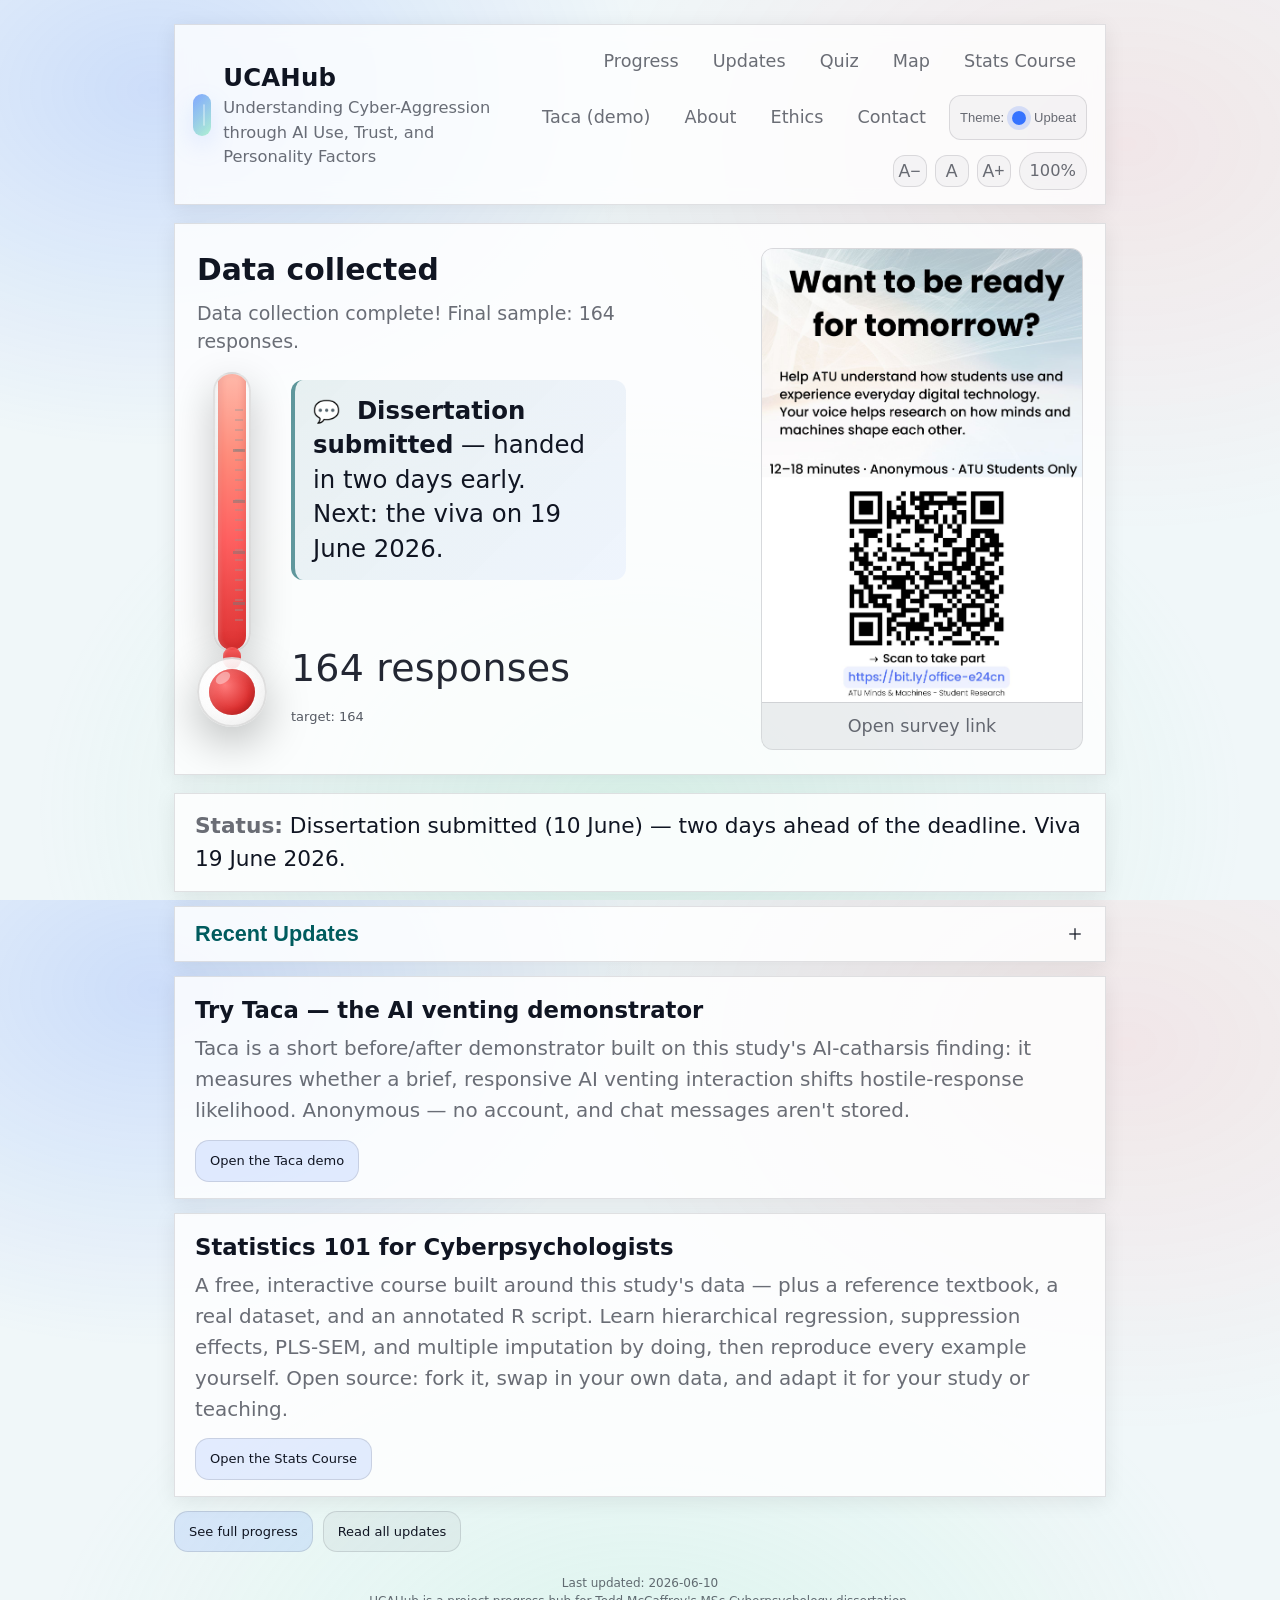
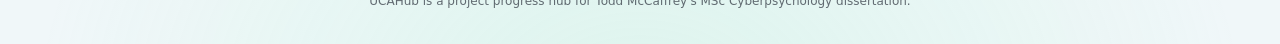
==== commit 426e3d1e: "Add Map link to primary nav site-wide; add Stats Course link to map page The Thesis Map was only rea" ====
--- a/index.html
+++ b/index.html
@@ -18,6 +18,7 @@
         <a href="/progress.html">Progress</a>
         <a href="/updates.html">Updates</a>
         <a href="/quiz/">Quiz</a>
+        <a href="/quiz/map.html">Map</a>
         <a href="https://stats.ucahub.ie">Stats Course</a>
         <a href="https://taca.ucahub.ie">Taca (demo)</a>
         <a href="/about.html">About</a>
